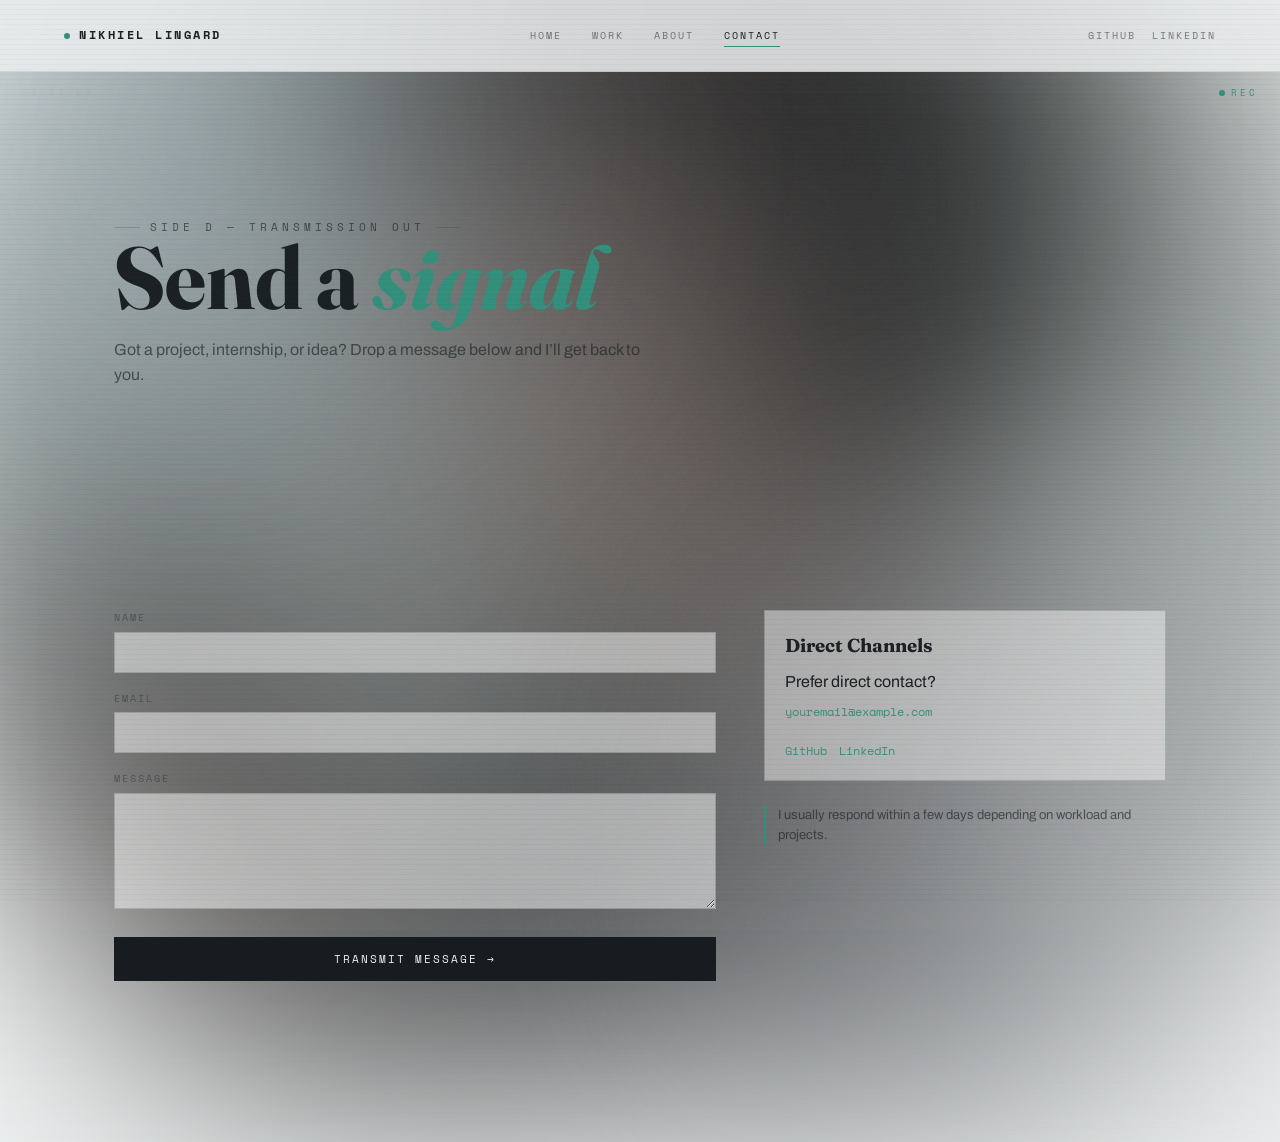
==== contact.html @ 8692a50b "Initial portfolio" ====
<!DOCTYPE html>
<html lang="en">
<head>
  <meta charset="UTF-8" />
  <meta name="viewport" content="width=device-width, initial-scale=1.0"/>
  <title>Contact — Nikhiel Lingard</title>

  <link rel="preconnect" href="https://fonts.googleapis.com">
  <link rel="preconnect" href="https://fonts.gstatic.com" crossorigin>

  <link href="https://fonts.googleapis.com/css2?family=Fraunces:ital,opsz,wght@0,9..144,350;0,9..144,480;0,9..144,560;1,9..144,400&family=Archivo:wght@400;500;600&family=Space+Mono:wght@400;700&display=swap" rel="stylesheet">
  <link rel="icon" type="image/png" href="./img/favicon.png">
  <link rel="icon" href="./img/favicon.ico" sizes="any">
  <link rel="apple-touch-icon" href="./img/favicon.png">

  <link rel="stylesheet" href="./css/main.css">
  <link rel="stylesheet" href="./css/contact.css">
</head>

<body>

  <div class="bg"></div>
  <div class="mist"></div>
  <div class="grain"></div>
  <div class="scanlines"></div>

  <!-- NAV -->
  <header class="top-panel" id="top-panel">
    <a href="./index.html" class="wordmark" aria-label="Go to homepage">
  <span class="dot"></span>
  Nikhiel Lingard
</a>

    <nav class="links">
      <a href="./index.html">Home</a>
      <a href="./work.html">Work</a>
      <a href="./about.html">About</a>
      <a href="./contact.html" class="active">Contact</a>
    </nav>

    <div class="socials">
      <a href="https://github.com/Nikhcodes/" target="_blank" rel="noopener">GitHub</a>
      <a href="https://www.linkedin.com/in/nikhiel-lingard/" target="_blank" rel="noopener">LinkedIn</a>
    </div>

    <button class="nav-toggle" id="nav-toggle">
      <span></span><span></span>
    </button>
  </header>

  <main>

    <!-- HERO -->
    <section class="contact-hero">
      <p class="hero-eyebrow">Side D — Transmission Out</p>
      <h1 class="contact-title">Send a <em>signal</em></h1>
      <p class="contact-sub">
        Got a project, internship, or idea? Drop a message below and I’ll get back to you.
      </p>
    </section>

    <!-- FORM -->
    <section class="reel-section reveal">

      <div class="contact-grid">

        <form class="contact-form" id="contact-form">
          <label>
            Name
            <input type="text" name="name" required />
          </label>

          <label>
            Email
            <input type="email" name="email" required />
          </label>

          <label>
            Message
            <textarea name="message" rows="6" required></textarea>
          </label>

          <button type="submit">Transmit Message →</button>

          <p class="form-status" id="form-status"></p>
        </form>

        <div class="contact-side">
          <div class="contact-card">
            <h3>Direct Channels</h3>
            <p>Prefer direct contact?</p>

            <a href="mailto:youremail@example.com">youremail@example.com</a>

            <div class="contact-links">
              <a href="https://github.com/" target="_blank">GitHub</a>
              <a href="https://linkedin.com/" target="_blank">LinkedIn</a>
            </div>
          </div>

          <div class="contact-note">
            <p>
              I usually respond within a few days depending on workload and projects.
            </p>
          </div>
        </div>

      </div>

    </section>

  </main>

  <script src="./js/main.js"></script>
  <script src="./js/contact.js"></script>

</body>
</html>
---- css/main.css ----
/* ============================================================
   NIKHIEL LINGARD — PORTFOLIO
   "Field Recordings" — a mixtape cut in the mountain fog.
   This file is the shared design system: tokens, base elements,
   nav, hero, and footer. about.css / work.css / contact.css
   build on top of this and only hold page-specific rules.
   ============================================================ */

/* ── 1. RESET ───────────────────────────────────────────── */
*, *::before, *::after {
  margin: 0;
  padding: 0;
  box-sizing: border-box;
}

html {
  scroll-behavior: smooth;
}

@media (prefers-reduced-motion: reduce) {
  html { scroll-behavior: auto; }
  *, *::before, *::after {
    animation-duration: 0.01ms !important;
    animation-iteration-count: 1 !important;
    transition-duration: 0.01ms !important;
    scroll-behavior: auto !important;
  }
}

/* ── 2. DESIGN TOKENS ───────────────────────────────────── */
:root {
  /* color — cool fog paper, slate ink, misty haze, one warm accent */
  --paper:       #EEF0F1;
  --paper-deep:  #E3E7E9;
  --paper-glass: rgba(238, 240, 241, 0.86);
  --ink:         #161C20;
  --ink-soft:    rgba(22, 28, 32, 0.64);
  --ink-faint:   rgba(22, 28, 32, 0.40);
  --fog:         #B7C4CC;
  --haze:        #8FB0C9;
  --haze-soft:   rgba(143, 176, 201, 0.20);
  --tape:        #2F8F7A;
  --tape-soft:   rgba(177, 80, 47, 0.14);
  --line:        rgba(22, 28, 32, 0.10);
  --line-strong: rgba(22, 28, 32, 0.18);

  /* type */
  --f-display: 'Fraunces', 'Georgia', serif;
  --f-body:    'Archivo', 'Helvetica Neue', sans-serif;
  --f-mono:    'Space Mono', 'Courier New', monospace;

  /* layout */
  --gutter:     clamp(20px, 5vw, 64px);
  --section-y:  clamp(56px, 9vw, 116px);
  --nav-h:      72px;
  --content-w:  1180px;
}

/* ── 3. BASE ─────────────────────────────────────────────── */
body {
  font-family: var(--f-body);
  color: var(--ink);
  background: var(--paper);
  overflow-x: hidden;
  line-height: 1.55;
  -webkit-font-smoothing: antialiased;
}

img { max-width: 100%; display: block; }
a { color: inherit; text-decoration: none; }

::selection { background: var(--haze); color: var(--ink); }

a:focus-visible,
button:focus-visible,
input:focus-visible,
textarea:focus-visible {
  outline: 2px solid var(--tape);
  outline-offset: 3px;
}

/* ── 4. ATMOSPHERE (grain / scanlines / mist / backdrop) ──── */
.grain {
  position: fixed;
  inset: -30px;
  z-index: 200;
  pointer-events: none;
  opacity: 0.06;
  background-image: url("data:image/svg+xml,<svg xmlns='http://www.w3.org/2000/svg' width='200' height='200'><filter id='n'><feTurbulence type='fractalNoise' baseFrequency='0.88' numOctaves='4' stitchTiles='stitch'/><feColorMatrix type='saturate' values='0'/></filter><rect width='100%25' height='100%25' filter='url(%23n)'/></svg>");
  background-size: 180px 180px;
  animation: grain-shift 0.3s steps(4) infinite;
}

@keyframes grain-shift {
  0%   { transform: translate(0px, 0px); }
  25%  { transform: translate(-9px, 7px); }
  50%  { transform: translate(7px, -9px); }
  75%  { transform: translate(-5px, 11px); }
}

.scanlines {
  position: fixed;
  inset: 0;
  z-index: 199;
  pointer-events: none;
  background: repeating-linear-gradient(
    to bottom,
    transparent 0px, transparent 4px,
    rgba(0, 0, 0, 0.022) 4px, rgba(0, 0, 0, 0.022) 5px
  );
}

.bg {
  position: fixed;
  inset: 0;
  z-index: 0;
  background: url("../img/hero.jpg");
  background-size: cover;
  background-position: center;
  filter: blur(90px) brightness(1.08) saturate(0.12);
  transform: scale(1.4);
}

/* drifting cloud layers — the "cloudy mountain" signature, CSS-only */
.mist {
  position: fixed;
  inset: -20%;
  z-index: 1;
  pointer-events: none;
}

.mist::before,
.mist::after {
  content: "";
  position: absolute;
  width: 70%;
  height: 70%;
  border-radius: 50%;
  filter: blur(70px);
}

.mist::before {
  top: -10%;
  left: -10%;
  background: radial-gradient(circle, var(--haze-soft) 0%, transparent 70%);
  animation: drift-a 38s ease-in-out infinite alternate;
}

.mist::after {
  bottom: -15%;
  right: -10%;
  background: radial-gradient(circle, rgba(238, 240, 241, 0.5) 0%, transparent 70%);
  animation: drift-b 46s ease-in-out infinite alternate;
}

@keyframes drift-a {
  0%   { transform: translate(0, 0) scale(1); }
  100% { transform: translate(6%, 4%) scale(1.08); }
}

@keyframes drift-b {
  0%   { transform: translate(0, 0) scale(1); }
  100% { transform: translate(-5%, -6%) scale(1.05); }
}

/* ── 5. NAV ──────────────────────────────────────────────── */
.top-panel {
  position: fixed;
  top: 0; left: 0;
  width: 100%;
  height: var(--nav-h);
  display: flex;
  justify-content: space-between;
  align-items: center;
  padding: 0 var(--gutter);
  background: var(--paper-glass);
  backdrop-filter: blur(20px) saturate(1.1);
  border-bottom: 1px solid var(--line);
  z-index: 100;
}

.top-panel .wordmark {
  font-family: var(--f-mono);
  font-weight: 700;
  font-size: 12px;
  letter-spacing: 2.5px;
  text-transform: uppercase;
  display: flex;
  align-items: center;
  gap: 9px;
}

.top-panel .wordmark .dot {
  width: 6px;
  height: 6px;
  border-radius: 50%;
  background: var(--tape);
  flex-shrink: 0;
}

.top-panel nav.links {
  display: flex;
  gap: 30px;
}

.top-panel .socials {
  display: flex;
  gap: 16px;
}

.top-panel .links a,
.top-panel .socials a {
  font-family: var(--f-mono);
  font-size: 10px;
  letter-spacing: 2px;
  text-transform: uppercase;
  opacity: 0.55;
  transition: opacity 0.2s ease;
  position: relative;
}

.top-panel .links a::after {
  content: "";
  position: absolute;
  left: 0; bottom: -4px;
  width: 100%; height: 1px;
  background: var(--tape);
  transform: scaleX(0);
  transform-origin: left;
  transition: transform 0.25s ease;
}

.top-panel .links a:hover,
.top-panel .links a.active,
.top-panel .socials a:hover {
  opacity: 1;
}

.top-panel .links a:hover::after,
.top-panel .links a.active::after {
  transform: scaleX(1);
}

.nav-toggle {
  display: none;
  width: 34px; height: 34px;
  background: none;
  border: none;
  cursor: pointer;
  position: relative;
  z-index: 101;
}

.nav-toggle span {
  position: absolute;
  left: 6px; right: 6px;
  height: 1px;
  background: var(--ink);
  transition: transform 0.25s ease, opacity 0.25s ease;
}

.nav-toggle span:nth-child(1) { top: 13px; }
.nav-toggle span:nth-child(2) { top: 20px; }

.nav-toggle.open span:nth-child(1) { transform: translateY(7px) rotate(45deg); }
.nav-toggle.open span:nth-child(2) { transform: translateY(-7px) rotate(-45deg); }

/* ── 6. HERO ─────────────────────────────────────────────── */
.hero {
  position: relative;
  z-index: 5;
  min-height: 100svh;
  display: flex;
  flex-direction: column;
  align-items: center;
  justify-content: center;
  gap: clamp(20px, 3vw, 34px);
  padding: calc(var(--nav-h) + 40px) var(--gutter) 60px;
  text-align: center;
}

.hero-eyebrow {
  font-family: var(--f-mono);
  font-size: 11px;
  letter-spacing: 4px;
  text-transform: uppercase;
  color: var(--ink-soft);
  display: flex;
  align-items: center;
  gap: 10px;
}

.hero-eyebrow::before,
.hero-eyebrow::after {
  content: "";
  width: 26px;
  height: 1px;
  background: var(--line-strong);
}

.hero-title {
  font-family: var(--f-display);
  font-weight: 480;
  font-size: clamp(40px, 8vw, 92px);
  line-height: 0.98;
  letter-spacing: -0.01em;
}

.hero-title em {
  font-style: italic;
  font-weight: 350;
  color: var(--tape);
}

/* portrait stage */
.hero-stage {
  position: relative;
  display: flex;
  align-items: center;
  justify-content: center;
  gap: clamp(10px, 3vw, 26px);
}

.hero-frame {
  width: clamp(200px, 34vw, 400px);
  height: clamp(200px, 34vw, 400px);
  background: rgba(255, 255, 255, 0.92);
  backdrop-filter: blur(40px) saturate(0.6);
  border-radius: 50%;
  border: 1px solid var(--line-strong);
  position: relative;
  flex-shrink: 0;
  box-shadow:
    0 0 1px rgba(255, 255, 255, 0.9),
    0 0 50px rgba(143, 176, 201, 0.14),
    0 0 130px rgba(143, 176, 201, 0.08);
}

.hero-frame::before {
  content: "";
  position: absolute;
  inset: -70px;
  border-radius: 50%;
  z-index: -1;
  background: radial-gradient(circle, rgba(143,176,201,0.32) 0%, rgba(143,176,201,0.14) 40%, transparent 72%);
  filter: blur(55px);
}

.hero-image {
  position: absolute;
  inset: 8px;
  background-image: url("../img/hero.jpg");
  background-size: cover;
  background-position: center;
  border-radius: 50%;
  filter: saturate(0.7) contrast(0.92);
  box-shadow: 0 30px 90px rgba(22, 28, 32, 0.22);
  transition: filter 0.15s ease;
}

.wave {
  display: flex;
  align-items: center;
  gap: 3px;
}

.wave span {
  width: 4px;
  border-radius: 2px;
  background: var(--haze);
  animation: sound 1.2s infinite ease-in-out;
}

.wave span:nth-child(1) { height: 14px; animation-delay: 0s; }
.wave span:nth-child(2) { height: 24px; animation-delay: 0.1s; }
.wave span:nth-child(3) { height: 34px; animation-delay: 0.2s; }
.wave span:nth-child(4) { height: 20px; animation-delay: 0.3s; }
.wave span:nth-child(5) { height: 12px; animation-delay: 0.4s; }

@keyframes sound {
  0%, 100% { transform: scaleY(0.45); opacity: 0.5; }
  50%      { transform: scaleY(1.5); opacity: 1; }
}

@media (max-width: 640px) {
  .wave { display: none; } /* keep mobile hero calm and uncluttered */
}

.hero-sub {
  max-width: 480px;
  font-size: 14px;
  color: var(--ink-soft);
}

.scroll-cue {
  margin-top: clamp(10px, 2vw, 24px);
  display: flex;
  flex-direction: column;
  align-items: center;
  gap: 8px;
  font-family: var(--f-mono);
  font-size: 9px;
  letter-spacing: 3px;
  text-transform: uppercase;
  color: var(--ink-faint);
}

.scroll-cue .line {
  width: 1px;
  height: 26px;
  background: linear-gradient(to bottom, var(--ink-faint), transparent);
  animation: cue-pulse 2s ease-in-out infinite;
}

@keyframes cue-pulse {
  0%, 100% { transform: scaleY(0.7); opacity: 0.5; }
  50%      { transform: scaleY(1); opacity: 1; }
}

/* ── 7. VHS OVERLAYS ─────────────────────────────────────── */
.vhs-timestamp {
  position: fixed;
  top: calc(var(--nav-h) + 14px);
  left: 22px;
  font-family: var(--f-mono);
  font-size: 9px;
  letter-spacing: 3px;
  color: var(--ink-faint);
  z-index: 50;
  pointer-events: none;
  mix-blend-mode: difference;
  opacity: 0.6;
}

.rec-indicator {
  position: fixed;
  top: calc(var(--nav-h) + 14px);
  right: 22px;
  display: flex;
  align-items: center;
  gap: 6px;
  font-family: var(--f-mono);
  font-size: 9px;
  letter-spacing: 3px;
  color: var(--tape);
  z-index: 50;
  pointer-events: none;
  text-transform: uppercase;
}

.rec-dot {
  width: 6px; height: 6px;
  border-radius: 50%;
  background: var(--tape);
  animation: rec-blink 2.2s ease-in-out infinite;
}

@keyframes rec-blink {
  0%, 100% { opacity: 1; }
  46%, 54% { opacity: 0.08; }
}

@media (max-width: 640px) {
  .vhs-timestamp, .rec-indicator { display: none; }
}

/* ── 8. SECTION SCAFFOLDING ──────────────────────────────── */
.reel-section {
  position: relative;
  z-index: 5;
  max-width: var(--content-w);
  margin: 0 auto;
  padding: var(--section-y) var(--gutter);
}

.reel-section + .reel-section {
  border-top: 1px solid var(--line);
}

.reel-head {
  display: flex;
  align-items: baseline;
  gap: 18px;
  margin-bottom: clamp(28px, 5vw, 48px);
}

.reel-num {
  font-family: var(--f-mono);
  font-size: 12px;
  letter-spacing: 3px;
  color: var(--tape);
  flex-shrink: 0;
}

.reel-title {
  font-family: var(--f-display);
  font-weight: 500;
  font-size: clamp(26px, 3.6vw, 42px);
}

.reel-head .rule {
  flex: 1;
  height: 1px;
  background: var(--line);
}

.reel-lede {
  font-family: var(--f-mono);
  font-size: 10px;
  letter-spacing: 2px;
  text-transform: uppercase;
  color: var(--ink-faint);
  margin-top: -10px;
  margin-bottom: clamp(28px, 5vw, 48px);
}

/* fade-up reveal — toggled by JS via IntersectionObserver */
.reveal {
  opacity: 0;
  transform: translateY(22px);
  transition: opacity 0.7s ease, transform 0.7s ease;
}

.reveal.is-visible {
  opacity: 1;
  transform: translateY(0);
}

/* ── 9. TRANSMISSION (intro + current roles) ─────────────── */
.intro-grid {
  display: grid;
  grid-template-columns: 1.4fr 1fr;
  gap: clamp(32px, 5vw, 72px);
  align-items: start;
}

.intro-grid p {
  font-size: clamp(15px, 1.6vw, 18px);
  color: var(--ink-soft);
  max-width: 56ch;
}

.intro-grid p + p { margin-top: 16px; }

.role-label {
  font-family: var(--f-mono);
  font-size: 10px;
  letter-spacing: 2px;
  text-transform: uppercase;
  color: var(--ink-faint);
  margin-bottom: 14px;
}

.chip-row {
  display: flex;
  flex-wrap: wrap;
  gap: 10px;
}

.chip {
  font-family: var(--f-mono);
  font-size: 11px;
  letter-spacing: 0.5px;
  padding: 8px 14px;
  border: 1px solid var(--line-strong);
  border-radius: 100px;
  color: var(--ink);
  background: rgba(255, 255, 255, 0.5);
  white-space: nowrap;
}

.chip.is-tape {
  border-color: var(--tape);
  color: var(--tape);
  background: var(--tape-soft);
}

@media (max-width: 820px) {
  .intro-grid { grid-template-columns: 1fr; }
}

/* ── 10. SESSIONS (experience) ───────────────────────────── */
.session-row {
  display: grid;
  grid-template-columns: 48px 1fr auto;
  gap: 22px;
  align-items: baseline;
  padding: 22px 0;
  border-top: 1px solid var(--line);
}

.session-row:last-child { padding-bottom: 0; }

.session-code {
  font-family: var(--f-mono);
  font-size: 11px;
  color: var(--ink-faint);
}

.session-role {
  font-family: var(--f-display);
  font-size: clamp(17px, 2vw, 21px);
  font-weight: 500;
}

.session-org {
  font-family: var(--f-body);
  font-size: 13px;
  color: var(--ink-soft);
  margin-top: 2px;
}

.session-desc {
  font-size: 13.5px;
  color: var(--ink-soft);
  margin-top: 8px;
  max-width: 64ch;
}

.session-meta {
  font-family: var(--f-mono);
  font-size: 10px;
  letter-spacing: 1.5px;
  text-transform: uppercase;
  color: var(--ink-faint);
  white-space: nowrap;
}

@media (max-width: 640px) {
  .session-row {
    grid-template-columns: 1fr;
    gap: 6px;
  }
  .session-meta { order: -1; }
}

/* ── 11. RECORDINGS (project cards) ──────────────────────── */
.project-grid {
  display: grid;
  grid-template-columns: repeat(auto-fit, minmax(260px, 1fr));
  gap: 24px;
}

.project-card {
  position: relative;
  border: 1px solid var(--line-strong);
  background: rgba(255, 255, 255, 0.4);
  padding: 22px;
  display: flex;
  flex-direction: column;
  gap: 14px;
  transition: border-color 0.25s ease, transform 0.25s ease, background 0.25s ease;
}

.project-card:hover {
  border-color: var(--haze);
  background: rgba(255, 255, 255, 0.7);
  transform: translateY(-4px);
}

.project-thumb {
  width: 100%;
  aspect-ratio: 16 / 10;
  border-radius: 1px;
  background:
    radial-gradient(circle at 30% 20%, rgba(143,176,201,0.45), transparent 60%),
    linear-gradient(135deg, var(--paper-deep), var(--fog));
}

.project-top {
  display: flex;
  justify-content: space-between;
  align-items: flex-start;
  gap: 12px;
}

.project-title {
  font-family: var(--f-display);
  font-size: 19px;
  font-weight: 500;
}

.project-link {
  font-family: var(--f-mono);
  font-size: 11px;
  color: var(--tape);
  flex-shrink: 0;
  transition: transform 0.2s ease;
  display: inline-block;
}

.project-card:hover .project-link { transform: translateX(3px); }

.project-desc {
  font-size: 13.5px;
  color: var(--ink-soft);
  flex: 1;
}

.project-stack {
  display: flex;
  flex-wrap: wrap;
  gap: 6px;
}

.project-stack span {
  font-family: var(--f-mono);
  font-size: 9.5px;
  letter-spacing: 1px;
  text-transform: uppercase;
  color: var(--ink-faint);
  border: 1px solid var(--line);
  padding: 4px 8px;
}

.view-all {
  margin-top: 32px;
  display: inline-flex;
  align-items: center;
  gap: 8px;
  font-family: var(--f-mono);
  font-size: 11px;
  letter-spacing: 1.5px;
  text-transform: uppercase;
  color: var(--ink);
  border-bottom: 1px solid var(--ink);
  padding-bottom: 2px;
  transition: gap 0.2s ease, color 0.2s ease, border-color 0.2s ease;
}

.view-all:hover {
  gap: 13px;
  color: var(--tape);
  border-color: var(--tape);
}

/* ── 12. INSTRUMENTS (skills) ────────────────────────────── */
.skill-group + .skill-group { margin-top: 28px; }

.skill-group h4 {
  font-family: var(--f-mono);
  font-size: 10px;
  letter-spacing: 2px;
  text-transform: uppercase;
  color: var(--ink-faint);
  margin-bottom: 12px;
}

/* ── 13. FOOTER ───────────────────────────────────────────── */
.site-footer {
  position: relative;
  z-index: 5;
  border-top: 1px solid var(--line-strong);
  background: var(--paper-glass);
  backdrop-filter: blur(20px);
  padding: var(--section-y) var(--gutter) 28px;
}

.footer-grid {
  max-width: var(--content-w);
  margin: 0 auto;
  display: grid;
  grid-template-columns: 1.3fr 1fr 1fr;
  gap: 40px;
}

.footer-brand {
  font-family: var(--f-display);
  font-size: 22px;
  margin-bottom: 10px;
}

.footer-tagline {
  font-size: 13px;
  color: var(--ink-soft);
  max-width: 34ch;
}

.footer-col h5 {
  font-family: var(--f-mono);
  font-size: 10px;
  letter-spacing: 2px;
  text-transform: uppercase;
  color: var(--ink-faint);
  margin-bottom: 14px;
}

.footer-col a {
  display: block;
  font-family: var(--f-mono);
  font-size: 12px;
  letter-spacing: 0.5px;
  color: var(--ink-soft);
  padding: 5px 0;
  transition: color 0.2s ease, padding-left 0.2s ease;
}

.footer-col a:hover {
  color: var(--tape);
  padding-left: 4px;
}

.footer-cta {
  display: inline-flex;
  align-items: center;
  gap: 8px;
  font-family: var(--f-mono);
  font-size: 11px;
  letter-spacing: 1px;
  text-transform: uppercase;
  color: var(--tape);
  border: 1px solid var(--tape);
  padding: 10px 16px;
  margin-top: 8px;
  transition: background 0.2s ease, color 0.2s ease;
}

.footer-cta:hover {
  background: var(--tape);
  color: var(--paper);
}

.footer-fine {
  max-width: var(--content-w);
  margin: 48px auto 0;
  padding-top: 20px;
  border-top: 1px solid var(--line);
  display: flex;
  justify-content: space-between;
  flex-wrap: wrap;
  gap: 10px;
  font-family: var(--f-mono);
  font-size: 9.5px;
  letter-spacing: 1.5px;
  text-transform: uppercase;
  color: var(--ink-faint);
}

@media (max-width: 820px) {
  .footer-grid { grid-template-columns: 1fr; gap: 28px; }
}

/* ── 14. MOBILE NAV PANEL ────────────────────────────────── */
@media (max-width: 760px) {
  .nav-toggle { display: block; }

  .top-panel .socials { display: none; } /* reachable via footer on mobile */

  .top-panel .links {
    position: fixed;
    inset: 0;
    height: 100svh;
    width: 100%;
    background: var(--paper);
    flex-direction: column;
    align-items: center;
    justify-content: center;
    gap: 28px;
    z-index: 99;
    opacity: 0;
    pointer-events: none;
    transform: translateY(-8px);
    transition: opacity 0.3s ease, transform 0.3s ease;
  }

  .top-panel.nav-open .links {
    opacity: 1;
    pointer-events: auto;
    transform: translateY(0);
  }

  .top-panel .links a { font-size: 16px; }
}
---- css/contact.css ----
/* ─────────────────────────────────────────────
   CONTACT PAGE STYLES
──────────────────────────────────────────── */

.contact-hero {
  position: relative;
  z-index: 5;

  min-height: 55vh;

  display: flex;
  flex-direction: column;
  justify-content: center;

  max-width: var(--content-w);
  margin: 0 auto;

  padding: calc(var(--nav-h) + 80px) var(--gutter) 40px;
}

.contact-title {
  font-family: var(--f-display);
  font-size: clamp(3rem, 7vw, 5.5rem);
  line-height: 0.95;
}

.contact-title em {
  color: var(--tape);
  font-style: italic;
}

.contact-sub {
  margin-top: 18px;
  max-width: 60ch;
  color: var(--ink-soft);
}

/* GRID */
.contact-grid {
  display: grid;
  grid-template-columns: 1.2fr 0.8fr;
  gap: 48px;
}

/* FORM */
.contact-form {
  display: flex;
  flex-direction: column;
  gap: 18px;
}

.contact-form label {
  font-family: var(--f-mono);
  font-size: 10px;
  letter-spacing: 2px;
  text-transform: uppercase;
  color: var(--ink-faint);
  display: flex;
  flex-direction: column;
  gap: 6px;
}

.contact-form input,
.contact-form textarea {
  font-family: var(--f-body);
  padding: 12px 14px;

  border: 1px solid var(--line-strong);
  background: rgba(255,255,255,0.5);

  color: var(--ink);

  outline: none;
  transition: border-color 0.2s ease, background 0.2s ease;
}

.contact-form input:focus,
.contact-form textarea:focus {
  border-color: var(--tape);
  background: rgba(255,255,255,0.8);
}

.contact-form button {
  margin-top: 10px;

  font-family: var(--f-mono);
  font-size: 11px;
  letter-spacing: 2px;
  text-transform: uppercase;

  padding: 14px 18px;

  background: var(--ink);
  color: var(--paper);

  border: none;
  cursor: pointer;

  transition: background 0.2s ease, transform 0.2s ease;
}

.contact-form button:hover {
  background: var(--tape);
  transform: translateY(-2px);
}

.form-status {
  font-size: 12px;
  color: var(--ink-soft);
  margin-top: 6px;
}

/* SIDE PANEL */
.contact-side {
  display: flex;
  flex-direction: column;
  gap: 24px;
}

.contact-card {
  padding: 20px;
  border: 1px solid var(--line-strong);
  background: rgba(255,255,255,0.45);
}

.contact-card h3 {
  font-family: var(--f-display);
  margin-bottom: 10px;
}

.contact-card a {
  display: block;
  margin-top: 8px;
  font-family: var(--f-mono);
  font-size: 12px;
  color: var(--tape);
}

.contact-links {
  margin-top: 12px;
  display: flex;
  gap: 12px;
}

.contact-note {
  font-size: 13px;
  color: var(--ink-soft);
  border-left: 2px solid var(--tape);
  padding-left: 12px;
}

@media (max-width: 820px) {
  .contact-grid {
    grid-template-columns: 1fr;
  }
}
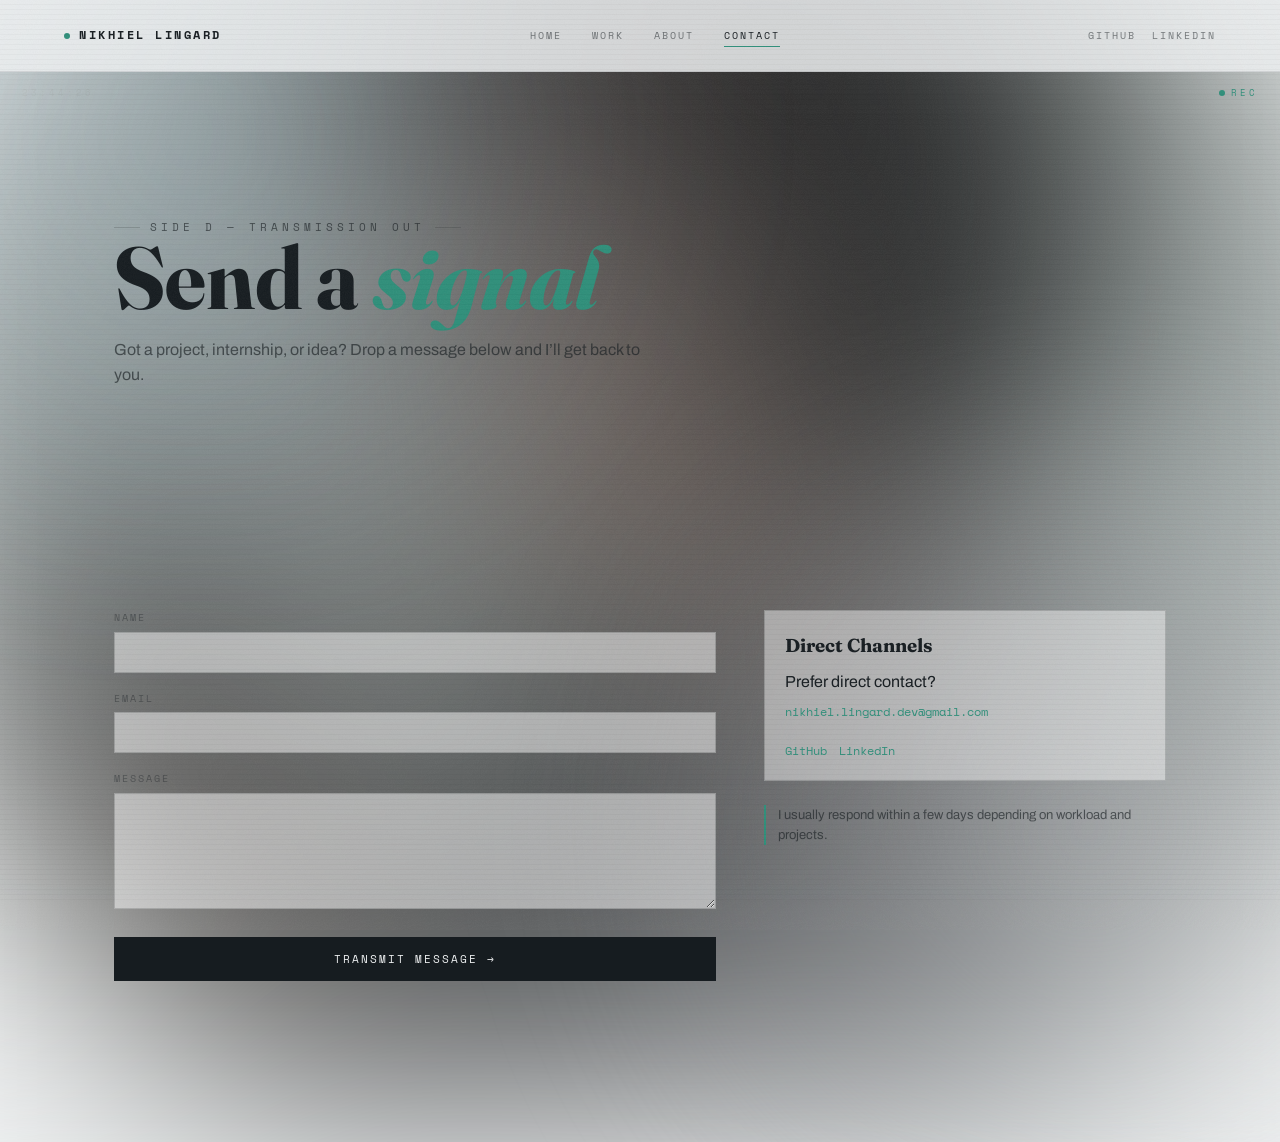
==== commit 6374b73e: "fixed contact info" ====
--- a/contact.html
+++ b/contact.html
@@ -90,11 +90,11 @@
             <h3>Direct Channels</h3>
             <p>Prefer direct contact?</p>
 
-            <a href="mailto:youremail@example.com">youremail@example.com</a>
+            <a href="mailto:nikhiel.lingard.dev@gmail.com">nikhiel.lingard.dev@gmail.com</a>
 
             <div class="contact-links">
-              <a href="https://github.com/" target="_blank">GitHub</a>
-              <a href="https://linkedin.com/" target="_blank">LinkedIn</a>
+              <a href="https://github.com/Nikhcodes/" target="_blank">GitHub</a>
+              <a href="https://www.linkedin.com/in/nikhiel-lingard/" target="_blank">LinkedIn</a>
             </div>
           </div>
 
--- a/css/main.css
+++ b/css/main.css
@@ -347,6 +347,7 @@
 }
 
 .hero-image {
+  cursor: pointer;
   position: absolute;
   inset: 8px;
   background-image: url("../img/hero.jpg");
@@ -871,3 +872,80 @@
 
   .top-panel .links a { font-size: 16px; }
 }
+/* ── HERO MUSIC NOTES (EASTER EGG LAYER) ───────────────── */
+
+.music-notes {
+  position: absolute;
+  inset: -60px;
+  pointer-events: none;
+  z-index: 10;
+}
+
+.music-notes .note {
+  position: absolute;
+  font-size: 16px;
+  color: var(--tape);
+  opacity: 0;
+  animation: float-note 6s infinite ease-in-out;
+  filter: blur(0.2px);
+}
+
+/* individual placements */
+.music-notes .note:nth-child(1) { left: 10%; top: 70%; animation-delay: 0s; }
+.music-notes .note:nth-child(2) { left: 25%; top: 20%; animation-delay: 1s; }
+.music-notes .note:nth-child(3) { left: 50%; top: 80%; animation-delay: 2s; }
+.music-notes .note:nth-child(4) { left: 70%; top: 25%; animation-delay: 3s; }
+.music-notes .note:nth-child(5) { left: 85%; top: 60%; animation-delay: 4s; }
+
+@keyframes float-note {
+  0% {
+    transform: translateY(20px) scale(0.9);
+    opacity: 0;
+  }
+  25% {
+    opacity: 0.6;
+  }
+  50% {
+    transform: translateY(-20px) scale(1.05);
+    opacity: 0.9;
+  }
+  100% {
+    transform: translateY(-60px) scale(1.2);
+    opacity: 0;
+  }
+}
+/* ── FREQUENCY INDICATOR ───────────────────────────── */
+
+.freq-indicator {
+  margin-top: 10px;
+  font-family: var(--f-mono);
+  font-size: 9px;
+  letter-spacing: 2px;
+  text-transform: uppercase;
+  color: var(--ink-faint);
+  display: flex;
+  align-items: center;
+  gap: 10px;
+  justify-content: center;
+  opacity: 0.75;
+}
+
+.freq-label {
+  color: var(--tape);
+  letter-spacing: 3px;
+}
+
+.freq-value {
+  color: var(--ink-soft);
+}
+
+.freq-hint {
+  opacity: 0.55;
+}
+
+/* mobile: keep even lighter */
+@media (max-width: 640px) {
+  .freq-hint {
+    display: none;
+  }
+}
